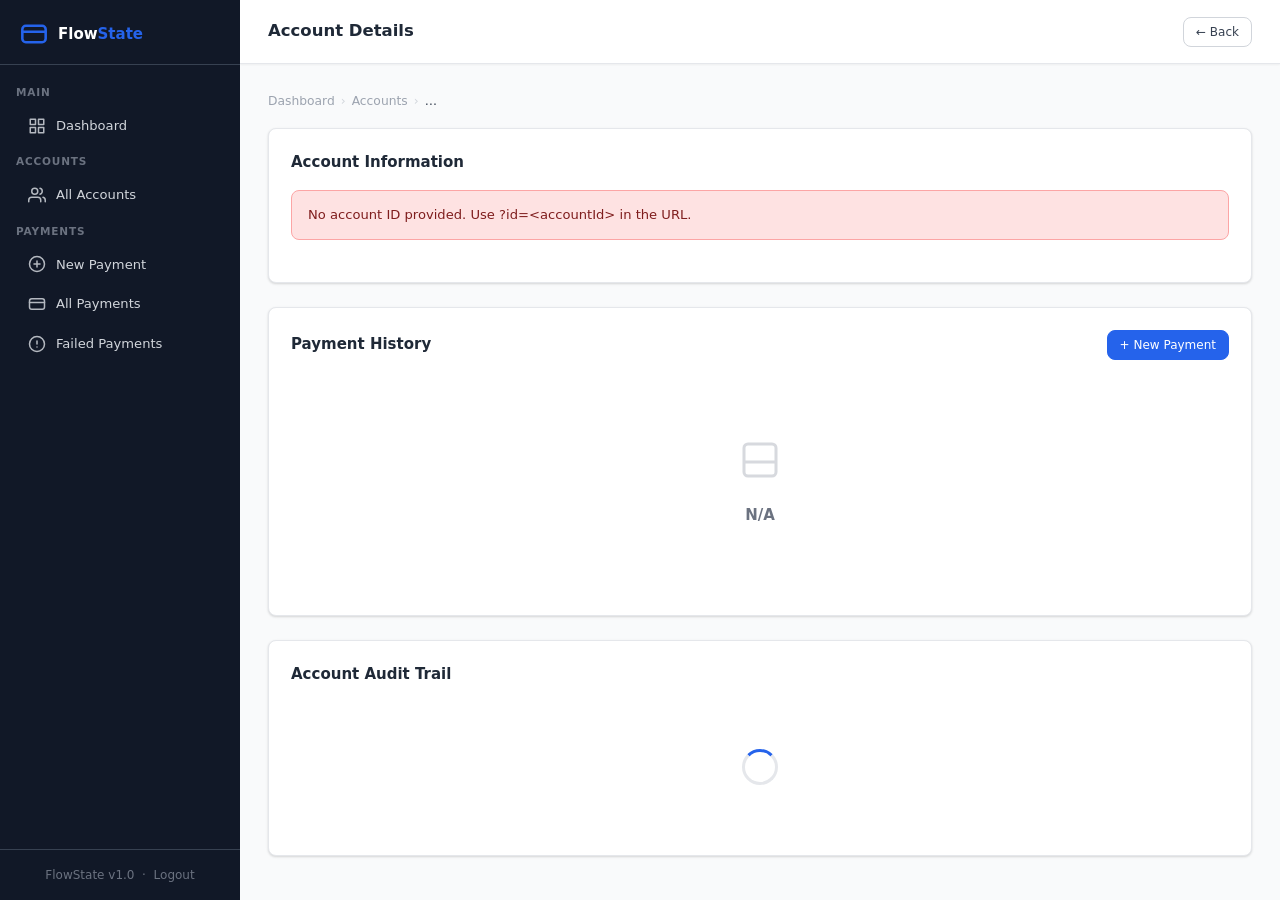
==== src/main/resources/static/account-details.html @ d07f3e3a "changed the frontend folder" ====
<!DOCTYPE html>
<html lang="en">
<head>
  <meta charset="UTF-8" />
  <meta name="viewport" content="width=device-width, initial-scale=1.0" />
  <title>Account Details — FlowState</title>
  <link rel="stylesheet" href="css/style.css" />
</head>
<body>
<div class="app-shell">
  <div class="main-content">

    <header class="topbar">
      <span class="topbar-title">Account Details</span>
      <div class="topbar-actions">
        <a href="accounts.html" class="btn btn-secondary btn-sm">← Back</a>
      </div>
    </header>

    <main class="page-body">
      <div class="breadcrumb">
        <a href="dashboard.html">Dashboard</a>
        <span class="sep">›</span>
        <a href="accounts.html">Accounts</a>
        <span class="sep">›</span>
        <span class="current" id="breadcrumb-id">…</span>
      </div>

      <!-- Account info card -->
      <div class="card" style="margin-bottom:24px">
        <div class="section-header">
          <h2>Account Information</h2>
          <span id="account-status-badge"></span>
        </div>
        <div id="account-detail-container">
          <div class="spinner-wrap"><div class="spinner"></div></div>
        </div>
      </div>

      <!-- Payments for this account -->
      <div class="card">
        <div class="section-header">
          <h2>Payment History</h2>
          <a id="new-payment-link" href="create-payment.html" class="btn btn-primary btn-sm">+ New Payment</a>
        </div>
        <div id="account-payments-container">
          <div class="spinner-wrap"><div class="spinner"></div></div>
        </div>
      </div>

      <div class="card" style="margin-top:24px">
        <div class="section-header">
          <h2>Account Audit Trail</h2>
        </div>
        <div id="account-audit-container">
          <div class="spinner-wrap"><div class="spinner"></div></div>
        </div>
      </div>

    </main>
  </div>
</div>

<script src="js/api.js"></script>
<script src="js/app.js"></script>
<script src="js/sidebar.js"></script>
<script src="js/account-details.js"></script>
</body>
</html>
---- src/main/resources/static/css/style.css ----
/* ============================================================
   FlowState Payment Processing System — Global Stylesheet
   ============================================================ */

/* ── Reset & Base ─────────────────────────────────────────── */
*, *::before, *::after { box-sizing: border-box; margin: 0; padding: 0; }

:root {
  --primary:       #2563eb;
  --primary-dark:  #1d4ed8;
  --primary-light: #dbeafe;
  --success:       #16a34a;
  --success-light: #dcfce7;
  --danger:        #dc2626;
  --danger-light:  #fee2e2;
  --warning:       #d97706;
  --warning-light: #fef3c7;
  --info:          #0891b2;
  --info-light:    #cffafe;
  --gray-50:       #f9fafb;
  --gray-100:      #f3f4f6;
  --gray-200:      #e5e7eb;
  --gray-300:      #d1d5db;
  --gray-400:      #9ca3af;
  --gray-500:      #6b7280;
  --gray-600:      #4b5563;
  --gray-700:      #374151;
  --gray-800:      #1f2937;
  --gray-900:      #111827;
  --sidebar-w:     240px;
  --header-h:      64px;
  --radius:        8px;
  --shadow-sm:     0 1px 2px rgba(0,0,0,.05);
  --shadow:        0 1px 3px rgba(0,0,0,.1), 0 1px 2px rgba(0,0,0,.06);
  --shadow-md:     0 4px 6px rgba(0,0,0,.07), 0 2px 4px rgba(0,0,0,.06);
  --shadow-lg:     0 10px 15px rgba(0,0,0,.1), 0 4px 6px rgba(0,0,0,.05);
  --font:          'Inter', system-ui, -apple-system, sans-serif;
}

html { font-size: 15px; }
body { font-family: var(--font); background: var(--gray-50); color: var(--gray-800); line-height: 1.5; min-height: 100vh; }

a { color: var(--primary); text-decoration: none; }
a:hover { text-decoration: underline; }

/* ── App Shell ────────────────────────────────────────────── */
.app-shell { display: flex; min-height: 100vh; }

/* ── Sidebar ──────────────────────────────────────────────── */
.sidebar {
  width: var(--sidebar-w);
  background: var(--gray-900);
  display: flex; flex-direction: column;
  position: fixed; top: 0; left: 0; height: 100vh;
  z-index: 100;
  transition: transform .25s ease;
}

.sidebar-logo {
  display: flex; align-items: center; gap: 10px;
  padding: 20px 20px 16px;
  border-bottom: 1px solid var(--gray-700);
}
.sidebar-logo svg { flex-shrink: 0; }
.sidebar-logo .brand { font-size: 1rem; font-weight: 700; color: #fff; line-height: 1.2; }
.sidebar-logo .brand span { color: var(--primary); }

.sidebar-nav { flex: 1; overflow-y: auto; padding: 12px 0; }
.nav-section { padding: 8px 16px 4px; font-size: .7rem; font-weight: 600; color: var(--gray-500); text-transform: uppercase; letter-spacing: .08em; }
.nav-item {
  display: flex; align-items: center; gap: 10px;
  padding: 9px 20px; margin: 2px 8px;
  border-radius: var(--radius);
  color: var(--gray-300); font-size: .875rem; font-weight: 500;
  cursor: pointer; transition: background .15s, color .15s;
}
.nav-item:hover { background: var(--gray-700); color: #fff; text-decoration: none; }
.nav-item.active { background: var(--primary); color: #fff; }
.nav-item svg { flex-shrink: 0; opacity: .85; }

.sidebar-footer {
  padding: 16px;
  border-top: 1px solid var(--gray-700);
  font-size: .8rem; color: var(--gray-500);
  text-align: center;
}

/* ── Main Content ─────────────────────────────────────────── */
.main-content { margin-left: var(--sidebar-w); flex: 1; display: flex; flex-direction: column; min-height: 100vh; }

/* ── Top Bar ──────────────────────────────────────────────── */
.topbar {
  height: var(--header-h);
  background: #fff; border-bottom: 1px solid var(--gray-200);
  display: flex; align-items: center; justify-content: space-between;
  padding: 0 28px; position: sticky; top: 0; z-index: 50;
  box-shadow: var(--shadow-sm);
}
.topbar-title { font-size: 1.1rem; font-weight: 600; color: var(--gray-800); }
.topbar-actions { display: flex; align-items: center; gap: 12px; }
.topbar-badge {
  display: flex; align-items: center; gap: 6px;
  background: var(--gray-100); border-radius: 20px;
  padding: 5px 12px; font-size: .8rem; color: var(--gray-600);
}
.status-dot { width: 8px; height: 8px; border-radius: 50%; background: var(--success); }

/* ── Page Body ────────────────────────────────────────────── */
.page-body { flex: 1; padding: 28px; }
.page-header { margin-bottom: 24px; }
.page-header h1 { font-size: 1.4rem; font-weight: 700; color: var(--gray-900); }
.page-header p  { margin-top: 4px; color: var(--gray-500); font-size: .875rem; }

/* ── Cards ────────────────────────────────────────────────── */
.card {
  background: #fff; border-radius: var(--radius);
  box-shadow: var(--shadow); border: 1px solid var(--gray-200);
  padding: 22px;
}

/* ── Stat Cards Grid ──────────────────────────────────────── */
.stats-grid { display: grid; grid-template-columns: repeat(auto-fill, minmax(200px, 1fr)); gap: 18px; margin-bottom: 28px; }

.stat-card {
  background: #fff; border-radius: var(--radius);
  border: 1px solid var(--gray-200); box-shadow: var(--shadow);
  padding: 20px; display: flex; align-items: flex-start; gap: 14px;
}
.stat-icon {
  width: 44px; height: 44px; border-radius: 10px;
  display: flex; align-items: center; justify-content: center; flex-shrink: 0;
}
.stat-icon.blue   { background: var(--primary-light); color: var(--primary); }
.stat-icon.green  { background: var(--success-light); color: var(--success); }
.stat-icon.red    { background: var(--danger-light);  color: var(--danger); }
.stat-icon.yellow { background: var(--warning-light); color: var(--warning); }
.stat-icon.cyan   { background: var(--info-light);    color: var(--info); }

.stat-info { flex: 1; }
.stat-label { font-size: .75rem; font-weight: 500; color: var(--gray-500); text-transform: uppercase; letter-spacing: .04em; }
.stat-value { font-size: 1.6rem; font-weight: 700; color: var(--gray-900); margin-top: 4px; line-height: 1; }
.stat-sub   { font-size: .75rem; color: var(--gray-400); margin-top: 4px; }

/* ── Table ────────────────────────────────────────────────── */
.table-wrapper { overflow-x: auto; }
table { width: 100%; border-collapse: collapse; font-size: .875rem; }
thead th { padding: 10px 14px; text-align: left; font-size: .75rem; font-weight: 600; color: var(--gray-500); text-transform: uppercase; letter-spacing: .05em; background: var(--gray-50); border-bottom: 1px solid var(--gray-200); }
tbody td { padding: 12px 14px; border-bottom: 1px solid var(--gray-100); color: var(--gray-700); }
tbody tr:last-child td { border-bottom: none; }
tbody tr:hover td { background: var(--gray-50); }

/* ── Status Badges ────────────────────────────────────────── */
.badge {
  display: inline-flex; align-items: center; gap: 5px;
  padding: 2px 10px; border-radius: 99px;
  font-size: .75rem; font-weight: 600; letter-spacing: .02em;
}
.badge::before { content: ''; width: 6px; height: 6px; border-radius: 50%; background: currentColor; }
.badge-active    { background: var(--success-light); color: var(--success); }
.badge-inactive  { background: var(--gray-100);       color: var(--gray-500); }
.badge-blocked   { background: var(--danger-light);   color: var(--danger); }
.badge-completed { background: var(--success-light);  color: var(--success); }
.badge-failed    { background: var(--danger-light);   color: var(--danger); }
.badge-created   { background: var(--info-light);     color: var(--info); }
.badge-validated { background: var(--primary-light);  color: var(--primary); }
.badge-sent      { background: var(--warning-light);  color: var(--warning); }
.badge-cancelled { background: var(--gray-100);       color: var(--gray-500); }

/* ── Buttons ──────────────────────────────────────────────── */
.btn {
  display: inline-flex; align-items: center; gap: 6px;
  padding: 9px 18px; border-radius: var(--radius);
  font-size: .875rem; font-weight: 500; cursor: pointer;
  border: 1px solid transparent; transition: background .15s, box-shadow .15s, opacity .15s;
  text-decoration: none;
}
.btn:hover { text-decoration: none; }
.btn:disabled { opacity: .55; cursor: not-allowed; }
.btn-primary   { background: var(--primary);  color: #fff; border-color: var(--primary); }
.btn-primary:hover   { background: var(--primary-dark); border-color: var(--primary-dark); }
.btn-secondary { background: #fff; color: var(--gray-700); border-color: var(--gray-300); }
.btn-secondary:hover { background: var(--gray-50); }
.btn-danger    { background: var(--danger);   color: #fff; border-color: var(--danger); }
.btn-danger:hover    { background: #b91c1c; }
.btn-sm  { padding: 5px 12px; font-size: .8rem; }
.btn-lg  { padding: 12px 24px; font-size: 1rem; }
.btn-full{ width: 100%; justify-content: center; }

/* ── Forms ────────────────────────────────────────────────── */
.form-grid { display: grid; grid-template-columns: 1fr 1fr; gap: 18px; }
@media (max-width: 640px) { .form-grid { grid-template-columns: 1fr; } }
.form-group { display: flex; flex-direction: column; gap: 5px; }
.form-group.full { grid-column: 1/-1; }
label { font-size: .85rem; font-weight: 500; color: var(--gray-700); }
input, select, textarea {
  padding: 9px 12px; border-radius: var(--radius);
  border: 1px solid var(--gray-300); font-size: .875rem; font-family: var(--font);
  background: #fff; color: var(--gray-800); transition: border-color .15s, box-shadow .15s;
  width: 100%;
}
input:focus, select:focus, textarea:focus {
  outline: none; border-color: var(--primary);
  box-shadow: 0 0 0 3px rgba(37,99,235,.12);
}
input::placeholder, textarea::placeholder { color: var(--gray-400); }
.form-hint { font-size: .78rem; color: var(--gray-400); }
.form-actions { display: flex; gap: 10px; margin-top: 6px; }

/* ── Detail View ──────────────────────────────────────────── */
.detail-grid { display: grid; grid-template-columns: 1fr 1fr; gap: 0; }
@media (max-width: 640px) { .detail-grid { grid-template-columns: 1fr; } }
.detail-row { padding: 12px 0; border-bottom: 1px solid var(--gray-100); display: grid; grid-template-columns: 180px 1fr; gap: 12px; }
.detail-row:last-child { border-bottom: none; }
.detail-label { font-size: .8rem; font-weight: 600; color: var(--gray-500); text-transform: uppercase; letter-spacing: .04em; align-self: center; }
.detail-value { color: var(--gray-800); font-size: .9rem; word-break: break-all; }

/* ── Notifications / Alerts ───────────────────────────────── */
.alert {
  display: flex; align-items: flex-start; gap: 10px;
  padding: 14px 16px; border-radius: var(--radius);
  font-size: .875rem; margin-bottom: 20px; border: 1px solid transparent;
}
.alert-success { background: var(--success-light); color: #14532d; border-color: #86efac; }
.alert-danger   { background: var(--danger-light);  color: #7f1d1d; border-color: #fca5a5; }
.alert-warning  { background: var(--warning-light); color: #78350f; border-color: #fcd34d; }
.alert-info     { background: var(--info-light);    color: #164e63; border-color: #67e8f9; }
.alert svg { flex-shrink: 0; margin-top: 1px; }
.alert-close { margin-left: auto; background: none; border: none; cursor: pointer; color: inherit; opacity: .6; font-size: 1rem; padding: 0 2px; }

/* ── Toast ────────────────────────────────────────────────── */
#toast-container {
  position: fixed; bottom: 24px; right: 24px; z-index: 9999;
  display: flex; flex-direction: column; gap: 10px;
}
.toast {
  min-width: 280px; max-width: 380px;
  background: var(--gray-900); color: #fff;
  padding: 12px 18px; border-radius: var(--radius);
  box-shadow: var(--shadow-lg); font-size: .875rem;
  display: flex; align-items: center; gap: 10px;
  animation: slideInUp .25s ease;
}
.toast.success { border-left: 4px solid var(--success); }
.toast.error   { border-left: 4px solid var(--danger); }
.toast.info    { border-left: 4px solid var(--primary); }
@keyframes slideInUp { from { transform: translateY(20px); opacity: 0; } to { transform: translateY(0); opacity: 1; } }

/* ── Loading Spinner ──────────────────────────────────────── */
.spinner-wrap { display: flex; align-items: center; justify-content: center; padding: 48px; }
.spinner {
  width: 36px; height: 36px; border-radius: 50%;
  border: 3px solid var(--gray-200);
  border-top-color: var(--primary);
  animation: spin .7s linear infinite;
}
@keyframes spin { to { transform: rotate(360deg); } }

/* ── Empty State ──────────────────────────────────────────── */
.empty-state {
  text-align: center; padding: 60px 20px; color: var(--gray-400);
}
.empty-state svg { margin-bottom: 14px; opacity: .4; }
.empty-state h3  { font-size: 1rem; color: var(--gray-500); margin-bottom: 6px; }
.empty-state p   { font-size: .875rem; }

/* ── Section Header ───────────────────────────────────────── */
.section-header { display: flex; align-items: center; justify-content: space-between; margin-bottom: 16px; }
.section-header h2 { font-size: 1rem; font-weight: 600; color: var(--gray-800); }

/* ── Search / Filter Bar ──────────────────────────────────── */
.filter-bar { display: flex; gap: 10px; margin-bottom: 18px; flex-wrap: wrap; }
.filter-bar input, .filter-bar select { max-width: 220px; }

/* ── Breadcrumb ───────────────────────────────────────────── */
.breadcrumb { display: flex; align-items: center; gap: 6px; font-size: .82rem; color: var(--gray-400); margin-bottom: 18px; }
.breadcrumb a { color: var(--gray-400); }
.breadcrumb a:hover { color: var(--primary); text-decoration: none; }
.breadcrumb .sep { color: var(--gray-300); }
.breadcrumb .current { color: var(--gray-700); font-weight: 500; }

/* ── Login Page ───────────────────────────────────────────── */
.login-page {
  min-height: 100vh; display: flex; align-items: center; justify-content: center;
  background: linear-gradient(135deg, #1e3a8a 0%, #1d4ed8 50%, #2563eb 100%);
}
.login-card {
  background: #fff; border-radius: 14px; box-shadow: var(--shadow-lg);
  padding: 42px 40px; width: 100%; max-width: 420px;
}
.login-logo { display: flex; align-items: center; gap: 10px; justify-content: center; margin-bottom: 28px; }
.login-logo .brand { font-size: 1.35rem; font-weight: 800; color: var(--gray-900); }
.login-logo .brand span { color: var(--primary); }
.login-card h2 { font-size: 1.3rem; font-weight: 700; margin-bottom: 6px; text-align: center; }
.login-card p.sub { text-align: center; color: var(--gray-500); font-size: .875rem; margin-bottom: 28px; }
.login-card .form-group { margin-bottom: 16px; }
.login-note { text-align: center; font-size: .8rem; color: var(--gray-400); margin-top: 18px; }

/* ── Result / Success Page ────────────────────────────────── */
.result-card {
  max-width: 560px; margin: 0 auto;
}
.result-icon {
  width: 60px; height: 60px; border-radius: 50%;
  display: flex; align-items: center; justify-content: center;
  margin: 0 auto 18px; font-size: 1.8rem;
}
.result-icon.success { background: var(--success-light); color: var(--success); }
.result-icon.error   { background: var(--danger-light);  color: var(--danger); }

/* ── Responsive ───────────────────────────────────────────── */
@media (max-width: 768px) {
  .sidebar { transform: translateX(-100%); }
  .sidebar.open { transform: translateX(0); }
  .main-content { margin-left: 0; }
  .stats-grid { grid-template-columns: 1fr 1fr; }
}
@media (max-width: 480px) {
  .stats-grid { grid-template-columns: 1fr; }
  .page-body { padding: 16px; }
}
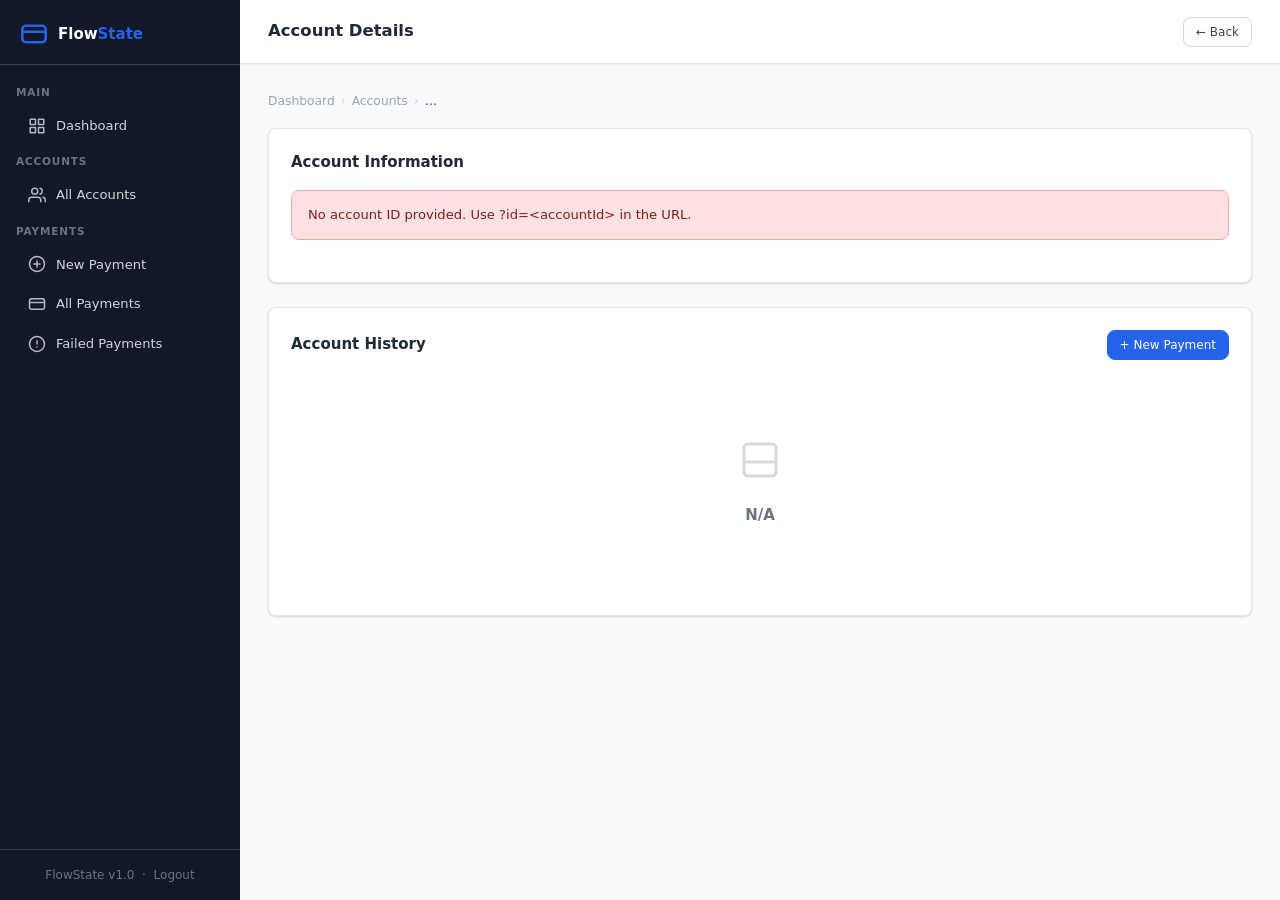
==== commit 0f640aa4: "finalizing frontend" ====
--- a/src/main/resources/static/account-details.html
+++ b/src/main/resources/static/account-details.html
@@ -40,7 +40,7 @@
       <!-- Payments for this account -->
       <div class="card">
         <div class="section-header">
-          <h2>Payment History</h2>
+          <h2>Account History</h2>
           <a id="new-payment-link" href="create-payment.html" class="btn btn-primary btn-sm">+ New Payment</a>
         </div>
         <div id="account-payments-container">
@@ -48,14 +48,6 @@
         </div>
       </div>
 
-      <div class="card" style="margin-top:24px">
-        <div class="section-header">
-          <h2>Account Audit Trail</h2>
-        </div>
-        <div id="account-audit-container">
-          <div class="spinner-wrap"><div class="spinner"></div></div>
-        </div>
-      </div>
 
     </main>
   </div>
